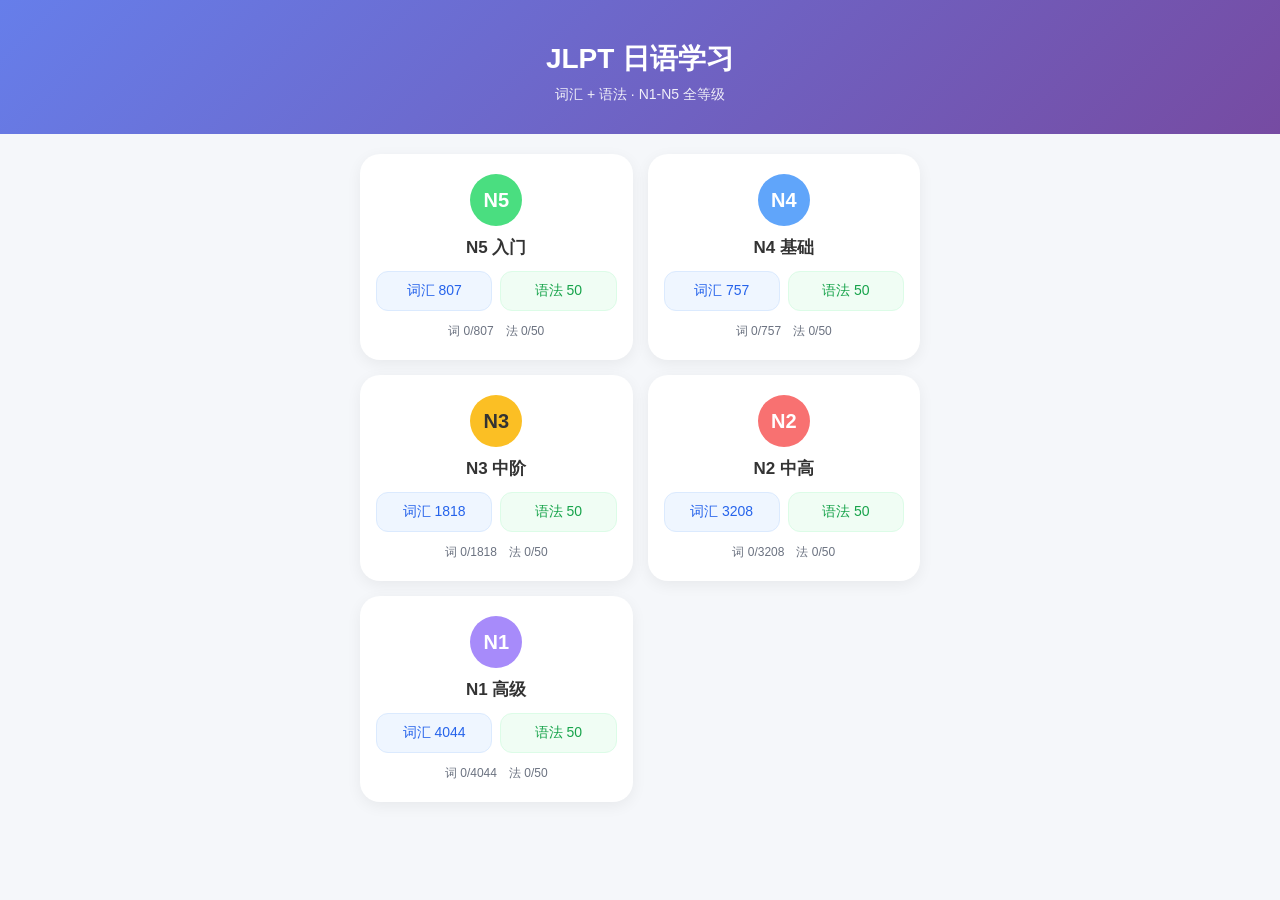
==== index.html @ 37dd30aa "feat: add grammar module for N1-N5 with card study and home navigation" ====
<!DOCTYPE html>
<html lang="zh-CN">
<head>
    <meta charset="UTF-8">
    <meta name="viewport" content="width=device-width, initial-scale=1.0, maximum-scale=1.0, user-scalable=no">
    <title>JLPT 日语学习</title>
    <style>
        * { margin: 0; padding: 0; box-sizing: border-box; -webkit-tap-highlight-color: transparent; }
        body {
            font-family: -apple-system, BlinkMacSystemFont, "Segoe UI", "Microsoft YaHei", "Hiragino Sans", sans-serif;
            background: #f5f7fa;
            color: #333;
            min-height: 100vh;
        }
        .header {
            background: linear-gradient(135deg, #667eea 0%, #764ba2 100%);
            color: white;
            padding: 40px 20px 30px;
            text-align: center;
        }
        .header h1 { font-size: 28px; margin-bottom: 8px; }
        .header p { font-size: 14px; opacity: 0.9; }
        .levels {
            display: grid;
            grid-template-columns: repeat(2, 1fr);
            gap: 15px;
            padding: 20px;
            max-width: 600px;
            margin: 0 auto;
        }
        .level-card {
            background: white;
            border-radius: 20px;
            padding: 20px 16px;
            text-align: center;
            box-shadow: 0 4px 15px rgba(0,0,0,0.06);
            color: inherit;
        }
        .level-badge {
            display: inline-block;
            width: 52px;
            height: 52px;
            line-height: 52px;
            border-radius: 50%;
            font-size: 20px;
            font-weight: bold;
            color: white;
            margin-bottom: 10px;
        }
        .level-card h3 { font-size: 17px; margin-bottom: 12px; }
        .mode-btns {
            display: grid;
            grid-template-columns: 1fr 1fr;
            gap: 8px;
        }
        .mode-btn {
            display: block;
            text-decoration: none;
            border-radius: 12px;
            padding: 10px 4px;
            font-size: 14px;
            font-weight: 500;
            background: #f3f4f6;
            color: #4b5563;
            border: 1px solid #e5e7eb;
        }
        .mode-btn:active { transform: scale(0.97); }
        .mode-btn.words { background: #eff6ff; color: #2563eb; border-color: #dbeafe; }
        .mode-btn.grammar { background: #f0fdf4; color: #16a34a; border-color: #dcfce7; }
        .progress-row {
            margin-top: 12px;
            font-size: 12px;
            color: #6b7280;
            display: flex;
            justify-content: center;
            gap: 12px;
        }
        .n5 .level-badge { background: #4ade80; }
        .n4 .level-badge { background: #60a5fa; }
        .n3 .level-badge { background: #fbbf24; color: #333; }
        .n2 .level-badge { background: #f87171; }
        .n1 .level-badge { background: #a78bfa; }
    </style>
</head>
<body>
    <div class="header">
        <h1>JLPT 日语学习</h1>
        <p>词汇 + 语法 · N1-N5 全等级</p>
    </div>
    <div class="levels" id="levels"></div>

    <script>
        const levels = [
            { id: 'N5', name: 'N5 入门', colorClass: 'n5' },
            { id: 'N4', name: 'N4 基础', colorClass: 'n4' },
            { id: 'N3', name: 'N3 中阶', colorClass: 'n3' },
            { id: 'N2', name: 'N2 中高', colorClass: 'n2' },
            { id: 'N1', name: 'N1 高级', colorClass: 'n1' }
        ];

        function getProgress(level, kind) {
            const key = kind === 'words' ? `jlpt_progress_${level}` : `jlpt_grammar_progress_${level}`;
            const known = JSON.parse(localStorage.getItem(key) || '[]');
            return known.length;
        }

        async function render() {
            const summary = await fetch('content/summary.json').then(r => r.json());
            const container = document.getElementById('levels');
            container.innerHTML = levels.map(lv => {
                const wordsTotal = summary[`${lv.id}_words`] || 0;
                const grammarTotal = summary[`${lv.id}_grammar`] || 0;
                const wordsDone = getProgress(lv.id, 'words');
                const grammarDone = getProgress(lv.id, 'grammar');
                return `
                    <div class="level-card ${lv.colorClass}">
                        <div class="level-badge">${lv.id}</div>
                        <h3>${lv.name}</h3>
                        <div class="mode-btns">
                            <a href="study.html?level=${lv.id}" class="mode-btn words">词汇 ${wordsTotal}</a>
                            <a href="grammar.html?level=${lv.id}" class="mode-btn grammar">语法 ${grammarTotal}</a>
                        </div>
                        <div class="progress-row">
                            <span>词 ${wordsDone}/${wordsTotal}</span>
                            <span>法 ${grammarDone}/${grammarTotal}</span>
                        </div>
                    </div>
                `;
            }).join('');
        }
        render();
    </script>
</body>
</html>
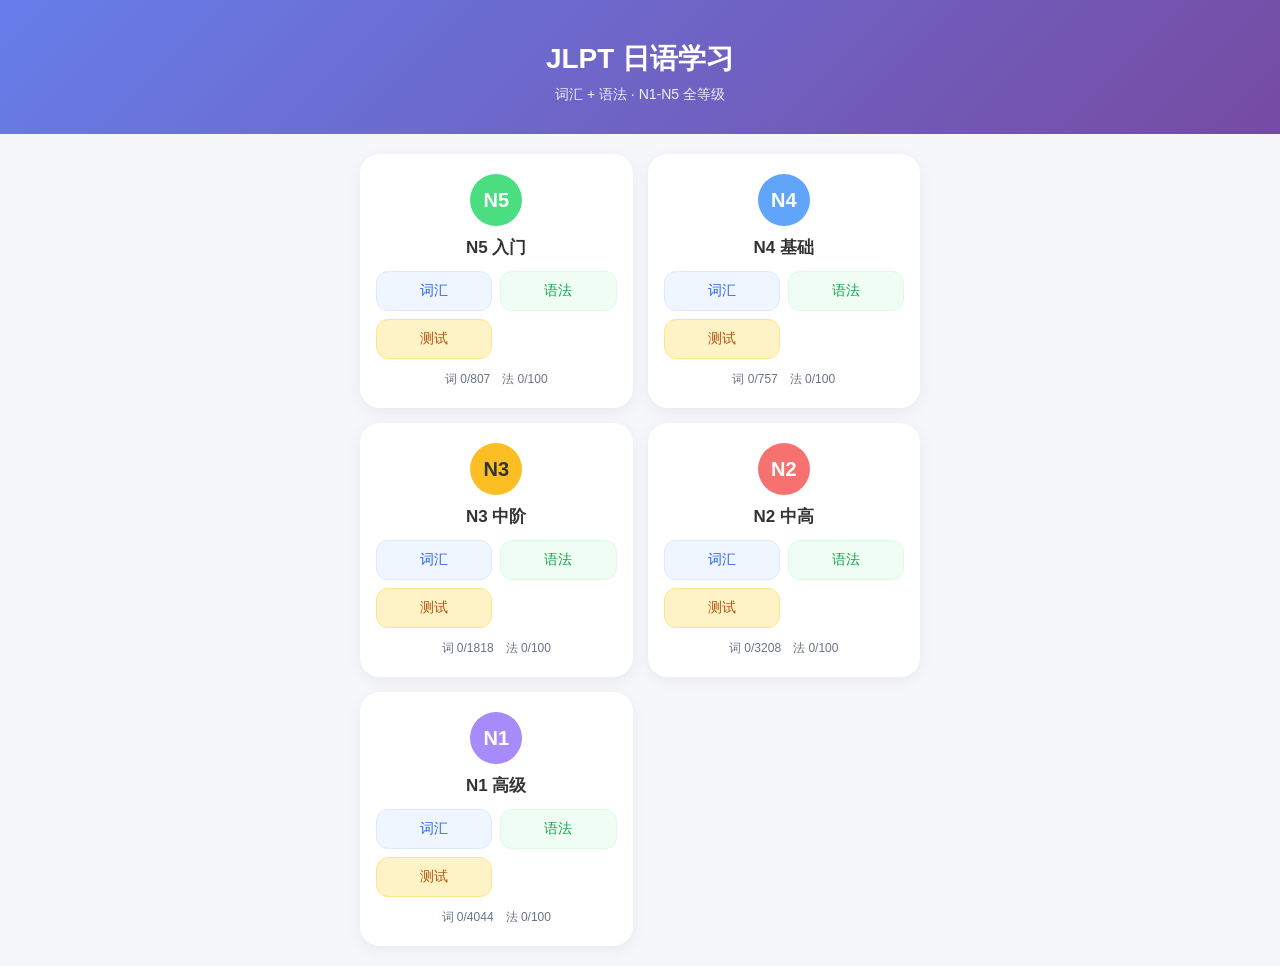
==== commit 8409abdb: "feat: add JLPT real-exam quiz mode with mistakes history for all levels" ====
--- a/index.html
+++ b/index.html
@@ -75,6 +75,7 @@
             justify-content: center;
             gap: 12px;
         }
+        .mode-btn.quiz { background: #fef3c7; color: #b45309; border-color: #fde68a; }
         .n5 .level-badge { background: #4ade80; }
         .n4 .level-badge { background: #60a5fa; }
         .n3 .level-badge { background: #fbbf24; color: #333; }
@@ -117,8 +118,9 @@
                         <div class="level-badge">${lv.id}</div>
                         <h3>${lv.name}</h3>
                         <div class="mode-btns">
-                            <a href="study.html?level=${lv.id}" class="mode-btn words">词汇 ${wordsTotal}</a>
-                            <a href="grammar.html?level=${lv.id}" class="mode-btn grammar">语法 ${grammarTotal}</a>
+                            <a href="study.html?level=${lv.id}" class="mode-btn words">词汇</a>
+                            <a href="grammar.html?level=${lv.id}" class="mode-btn grammar">语法</a>
+                            <a href="quiz.html?level=${lv.id}" class="mode-btn quiz">测试</a>
                         </div>
                         <div class="progress-row">
                             <span>词 ${wordsDone}/${wordsTotal}</span>
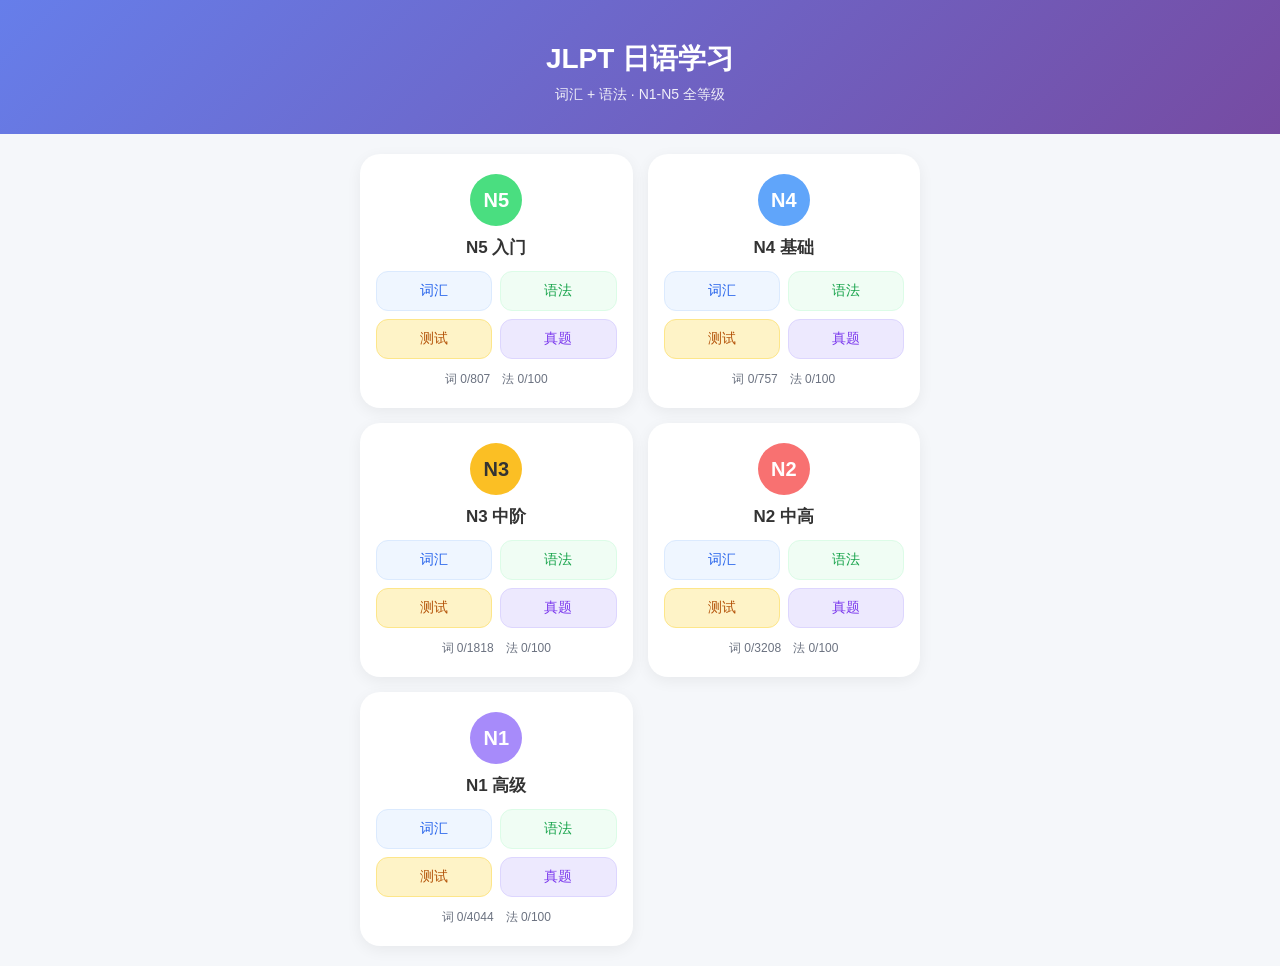
==== commit a312fcb3: "feat: add JLPT real exam import (moji + bunpou) with local storage and section stats" ====
--- a/index.html
+++ b/index.html
@@ -76,6 +76,7 @@
             gap: 12px;
         }
         .mode-btn.quiz { background: #fef3c7; color: #b45309; border-color: #fde68a; }
+        .mode-btn.exam { background: #ede9fe; color: #7c3aed; border-color: #ddd6fe; }
         .n5 .level-badge { background: #4ade80; }
         .n4 .level-badge { background: #60a5fa; }
         .n3 .level-badge { background: #fbbf24; color: #333; }
@@ -121,6 +122,7 @@
                             <a href="study.html?level=${lv.id}" class="mode-btn words">词汇</a>
                             <a href="grammar.html?level=${lv.id}" class="mode-btn grammar">语法</a>
                             <a href="quiz.html?level=${lv.id}" class="mode-btn quiz">测试</a>
+                            <a href="exam.html" class="mode-btn exam">真题</a>
                         </div>
                         <div class="progress-row">
                             <span>词 ${wordsDone}/${wordsTotal}</span>
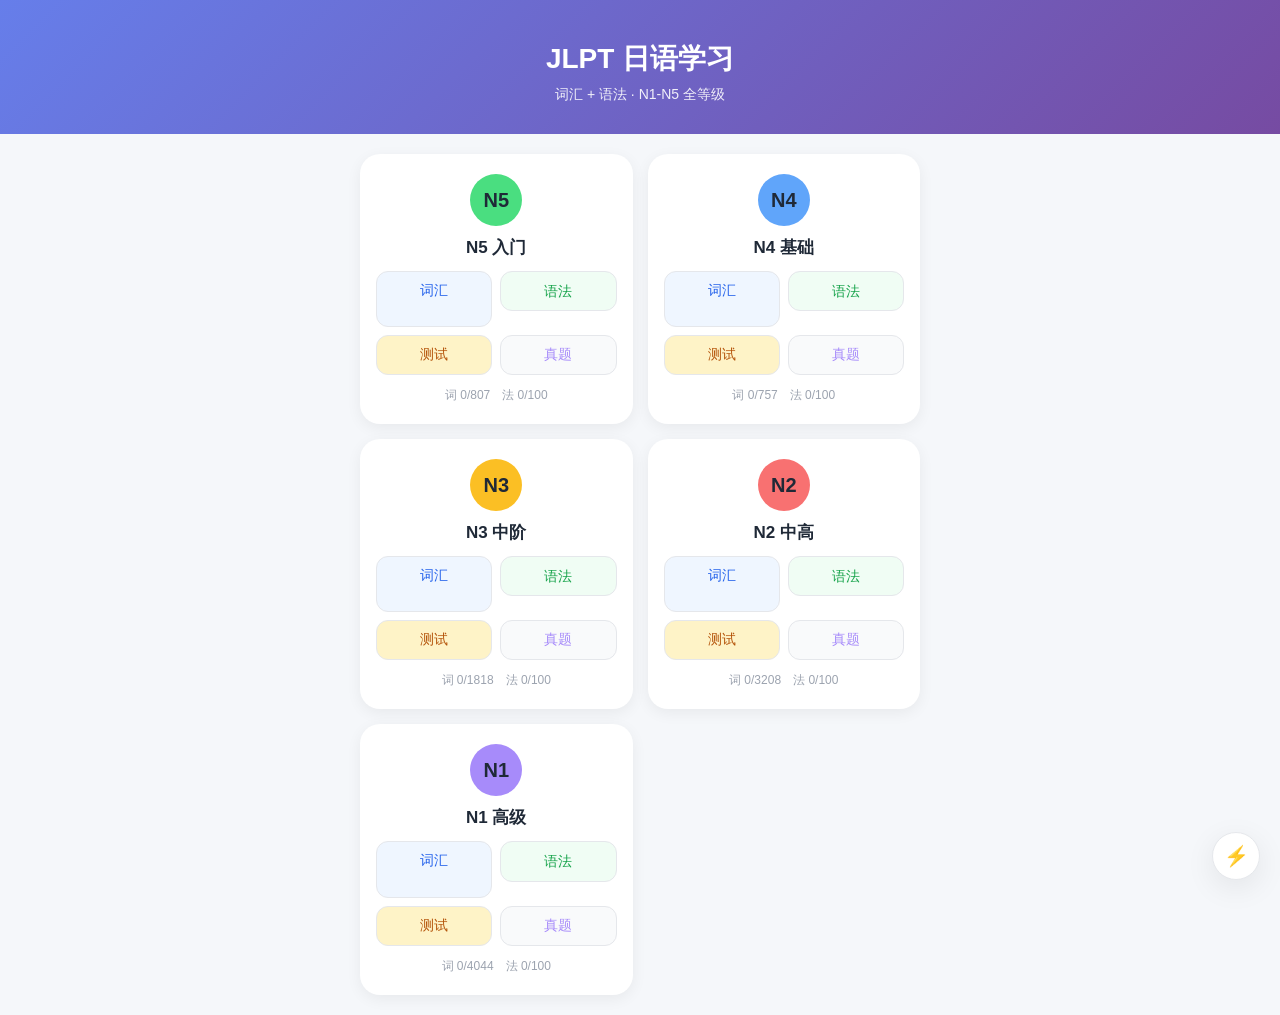
==== commit 6a24bc54: "feat: extract common theme CSS/JS; add dark/light/auto mode toggle across all pages" ====
--- a/index.html
+++ b/index.html
@@ -4,84 +4,9 @@
     <meta charset="UTF-8">
     <meta name="viewport" content="width=device-width, initial-scale=1.0, maximum-scale=1.0, user-scalable=no">
     <title>JLPT 日语学习</title>
+    <link rel="stylesheet" href="css/common.css">
     <style>
-        * { margin: 0; padding: 0; box-sizing: border-box; -webkit-tap-highlight-color: transparent; }
-        body {
-            font-family: -apple-system, BlinkMacSystemFont, "Segoe UI", "Microsoft YaHei", "Hiragino Sans", sans-serif;
-            background: #f5f7fa;
-            color: #333;
-            min-height: 100vh;
-        }
-        .header {
-            background: linear-gradient(135deg, #667eea 0%, #764ba2 100%);
-            color: white;
-            padding: 40px 20px 30px;
-            text-align: center;
-        }
-        .header h1 { font-size: 28px; margin-bottom: 8px; }
-        .header p { font-size: 14px; opacity: 0.9; }
-        .levels {
-            display: grid;
-            grid-template-columns: repeat(2, 1fr);
-            gap: 15px;
-            padding: 20px;
-            max-width: 600px;
-            margin: 0 auto;
-        }
-        .level-card {
-            background: white;
-            border-radius: 20px;
-            padding: 20px 16px;
-            text-align: center;
-            box-shadow: 0 4px 15px rgba(0,0,0,0.06);
-            color: inherit;
-        }
-        .level-badge {
-            display: inline-block;
-            width: 52px;
-            height: 52px;
-            line-height: 52px;
-            border-radius: 50%;
-            font-size: 20px;
-            font-weight: bold;
-            color: white;
-            margin-bottom: 10px;
-        }
-        .level-card h3 { font-size: 17px; margin-bottom: 12px; }
-        .mode-btns {
-            display: grid;
-            grid-template-columns: 1fr 1fr;
-            gap: 8px;
-        }
-        .mode-btn {
-            display: block;
-            text-decoration: none;
-            border-radius: 12px;
-            padding: 10px 4px;
-            font-size: 14px;
-            font-weight: 500;
-            background: #f3f4f6;
-            color: #4b5563;
-            border: 1px solid #e5e7eb;
-        }
-        .mode-btn:active { transform: scale(0.97); }
-        .mode-btn.words { background: #eff6ff; color: #2563eb; border-color: #dbeafe; }
-        .mode-btn.grammar { background: #f0fdf4; color: #16a34a; border-color: #dcfce7; }
-        .progress-row {
-            margin-top: 12px;
-            font-size: 12px;
-            color: #6b7280;
-            display: flex;
-            justify-content: center;
-            gap: 12px;
-        }
-        .mode-btn.quiz { background: #fef3c7; color: #b45309; border-color: #fde68a; }
-        .mode-btn.exam { background: #ede9fe; color: #7c3aed; border-color: #ddd6fe; }
-        .n5 .level-badge { background: #4ade80; }
-        .n4 .level-badge { background: #60a5fa; }
-        .n3 .level-badge { background: #fbbf24; color: #333; }
-        .n2 .level-badge { background: #f87171; }
-        .n1 .level-badge { background: #a78bfa; }
+        .header { padding: 40px 20px 30px; }
     </style>
 </head>
 <body>
@@ -91,6 +16,7 @@
     </div>
     <div class="levels" id="levels"></div>
 
+    <script src="js/common.js"></script>
     <script>
         const levels = [
             { id: 'N5', name: 'N5 入门', colorClass: 'n5' },
--- a/css/common.css
+++ b/css/common.css
@@ -0,0 +1,1598 @@
+/* JLPT 学习应用 — 公共样式与主题变量 */
+:root {
+  /* 白天主题（默认） */
+  --bg: #f5f7fa;
+  --bg-secondary: #eef2f7;
+  --surface: #ffffff;
+  --surface-2: #f9fafb;
+  --surface-3: #f3f4f6;
+  --text: #1f2937;
+  --text-secondary: #6b7280;
+  --text-muted: #9ca3af;
+  --border: #e5e7eb;
+  --shadow: 0 4px 15px rgba(0, 0, 0, 0.06);
+  --shadow-lg: 0 8px 30px rgba(0, 0, 0, 0.08);
+  --primary: #667eea;
+  --primary-dark: #5a67d8;
+  --primary-grad: linear-gradient(135deg, #667eea 0%, #764ba2 100%);
+  --primary-soft: #eff6ff;
+  --primary-text: #2563eb;
+  --success: #22c55e;
+  --success-soft: #f0fdf4;
+  --success-text: #15803d;
+  --warning: #f59e0b;
+  --warning-soft: #fef3c7;
+  --warning-text: #b45309;
+  --danger: #ef4444;
+  --danger-soft: #fef2f2;
+  --danger-text: #b91c1c;
+  --info: #10b981;
+  --info-soft: #f0fdf4;
+  --info-text: #16a34a;
+  --accent-1: #667eea;
+  --accent-2: #10b981;
+  --accent-3: #f59e0b;
+  --accent-4: #ef4444;
+  --accent-5: #a78bfa;
+  --ring: rgba(102, 126, 234, 0.25);
+  --link: #667eea;
+  --overlay: rgba(0, 0, 0, 0.45);
+}
+
+@media (prefers-color-scheme: dark) {
+  :root:not([data-theme="light"]) {
+    --bg: #0b1120;
+    --bg-secondary: #0f172a;
+    --surface: #1e293b;
+    --surface-2: #172033;
+    --surface-3: #243248;
+    --text: #e2e8f0;
+    --text-secondary: #94a3b8;
+    --text-muted: #64748b;
+    --border: #334155;
+    --shadow: 0 4px 15px rgba(0, 0, 0, 0.35);
+    --shadow-lg: 0 8px 30px rgba(0, 0, 0, 0.45);
+    --primary: #818cf8;
+    --primary-dark: #6366f1;
+    --primary-grad: linear-gradient(135deg, #818cf8 0%, #a78bfa 100%);
+    --primary-soft: #1e293b;
+    --primary-text: #93c5fd;
+    --success: #4ade80;
+    --success-soft: #064e3b;
+    --success-text: #86efac;
+    --warning: #fbbf24;
+    --warning-soft: #451a03;
+    --warning-text: #fde047;
+    --danger: #f87171;
+    --danger-soft: #450a0a;
+    --danger-text: #fecaca;
+    --info: #34d399;
+    --info-soft: #064e3b;
+    --info-text: #6ee7b7;
+    --accent-1: #818cf8;
+    --accent-2: #34d399;
+    --accent-3: #fbbf24;
+    --accent-4: #f87171;
+    --accent-5: #c4b5fd;
+    --ring: rgba(129, 140, 248, 0.35);
+    --link: #93c5fd;
+    --overlay: rgba(0, 0, 0, 0.65);
+  }
+}
+
+/* 手动深色主题覆盖 */
+:root[data-theme="dark"] {
+  --bg: #0b1120;
+  --bg-secondary: #0f172a;
+  --surface: #1e293b;
+  --surface-2: #172033;
+  --surface-3: #243248;
+  --text: #e2e8f0;
+  --text-secondary: #94a3b8;
+  --text-muted: #64748b;
+  --border: #334155;
+  --shadow: 0 4px 15px rgba(0, 0, 0, 0.35);
+  --shadow-lg: 0 8px 30px rgba(0, 0, 0, 0.45);
+  --primary: #818cf8;
+  --primary-dark: #6366f1;
+  --primary-grad: linear-gradient(135deg, #818cf8 0%, #a78bfa 100%);
+  --primary-soft: #1e293b;
+  --primary-text: #93c5fd;
+  --success: #4ade80;
+  --success-soft: #064e3b;
+  --success-text: #86efac;
+  --warning: #fbbf24;
+  --warning-soft: #451a03;
+  --warning-text: #fde047;
+  --danger: #f87171;
+  --danger-soft: #450a0a;
+  --danger-text: #fecaca;
+  --info: #34d399;
+  --info-soft: #064e3b;
+  --info-text: #6ee7b7;
+  --accent-1: #818cf8;
+  --accent-2: #34d399;
+  --accent-3: #fbbf24;
+  --accent-4: #f87171;
+  --accent-5: #c4b5fd;
+  --ring: rgba(129, 140, 248, 0.35);
+  --link: #93c5fd;
+  --overlay: rgba(0, 0, 0, 0.65);
+}
+
+* {
+  margin: 0;
+  padding: 0;
+  box-sizing: border-box;
+  -webkit-tap-highlight-color: transparent;
+}
+
+html, body {
+  font-family: -apple-system, BlinkMacSystemFont, "Segoe UI", "Microsoft YaHei", "Hiragino Sans", sans-serif;
+  background: var(--bg);
+  color: var(--text);
+  min-height: 100vh;
+  overflow-x: hidden;
+  transition: background-color 0.25s ease, color 0.25s ease;
+}
+
+body {
+  -webkit-font-smoothing: antialiased;
+  -moz-osx-font-smoothing: grayscale;
+}
+
+a {
+  color: var(--link);
+  text-decoration: none;
+}
+
+/* 主题切换按钮 */
+.theme-toggle {
+  position: fixed;
+  bottom: 20px;
+  right: 20px;
+  z-index: 100;
+  width: 48px;
+  height: 48px;
+  border-radius: 50%;
+  border: none;
+  background: var(--surface);
+  color: var(--text);
+  box-shadow: var(--shadow-lg);
+  font-size: 20px;
+  display: flex;
+  align-items: center;
+  justify-content: center;
+  cursor: pointer;
+  transition: transform 0.2s, box-shadow 0.2s, background-color 0.25s, color 0.25s;
+  backdrop-filter: blur(8px);
+  -webkit-backdrop-filter: blur(8px);
+  border: 1px solid var(--border);
+}
+
+.theme-toggle:active {
+  transform: scale(0.92);
+}
+
+/* Header */
+.header {
+  background: var(--primary-grad);
+  color: white;
+  padding: 40px 20px 30px;
+  text-align: center;
+  transition: background 0.25s ease;
+}
+
+.header h1 {
+  font-size: 28px;
+  margin-bottom: 8px;
+}
+
+.header p {
+  font-size: 14px;
+  opacity: 0.9;
+}
+
+/* Topbar */
+.topbar {
+  display: flex;
+  align-items: center;
+  justify-content: space-between;
+  padding: 15px 20px;
+  background: var(--surface);
+  box-shadow: var(--shadow);
+  position: sticky;
+  top: 0;
+  z-index: 10;
+  transition: background-color 0.25s ease, box-shadow 0.25s ease;
+}
+
+.back {
+  text-decoration: none;
+  color: var(--link);
+  font-size: 15px;
+  transition: color 0.25s ease;
+}
+
+.level-title {
+  font-size: 18px;
+  font-weight: bold;
+  color: var(--text);
+  transition: color 0.25s ease;
+}
+
+.progress-info {
+  font-size: 13px;
+  color: var(--text-secondary);
+  transition: color 0.25s ease;
+}
+
+/* Stage */
+.stage {
+  padding: 20px;
+  max-width: 600px;
+  margin: 0 auto;
+}
+
+/* Panel / Card */
+.panel {
+  background: var(--surface);
+  border-radius: 24px;
+  padding: 25px;
+  box-shadow: var(--shadow-lg);
+  transition: background-color 0.25s ease, box-shadow 0.25s ease;
+}
+
+.panel h2 {
+  font-size: 22px;
+  margin-bottom: 8px;
+  color: var(--text);
+  transition: color 0.25s ease;
+}
+
+.panel .sub {
+  font-size: 14px;
+  color: var(--text-secondary);
+  margin-bottom: 22px;
+  transition: color 0.25s ease;
+}
+
+/* Form controls */
+.form-row {
+  margin-bottom: 20px;
+}
+
+.form-label {
+  font-size: 14px;
+  color: var(--text-secondary);
+  margin-bottom: 10px;
+  display: block;
+  font-weight: 500;
+  transition: color 0.25s ease;
+}
+
+.option-group {
+  display: flex;
+  flex-wrap: wrap;
+  gap: 10px;
+}
+
+.option-chip {
+  flex: 1;
+  min-width: 70px;
+  text-align: center;
+  padding: 12px;
+  border-radius: 14px;
+  border: 1px solid var(--border);
+  background: var(--surface-2);
+  color: var(--text-secondary);
+  font-size: 14px;
+  cursor: pointer;
+  transition: all 0.15s, background-color 0.25s, color 0.25s, border-color 0.25s;
+}
+
+.option-chip.active {
+  background: var(--primary);
+  color: white;
+  border-color: var(--primary);
+  box-shadow: 0 4px 12px var(--ring);
+}
+
+.switch-row {
+  display: flex;
+  align-items: center;
+  justify-content: space-between;
+  padding: 14px 16px;
+  background: var(--surface-2);
+  border-radius: 14px;
+  cursor: pointer;
+  transition: background-color 0.25s ease;
+}
+
+.switch-row span {
+  font-size: 14px;
+  color: var(--text);
+  transition: color 0.25s ease;
+}
+
+.switch {
+  position: relative;
+  width: 46px;
+  height: 26px;
+  background: var(--text-muted);
+  border-radius: 13px;
+  transition: background 0.2s;
+  flex-shrink: 0;
+}
+
+.switch::after {
+  content: '';
+  position: absolute;
+  top: 3px;
+  left: 3px;
+  width: 20px;
+  height: 20px;
+  background: white;
+  border-radius: 50%;
+  transition: transform 0.2s;
+  box-shadow: 0 1px 3px rgba(0, 0, 0, 0.15);
+}
+
+.switch.active {
+  background: var(--primary);
+}
+
+.switch.active::after {
+  transform: translateX(20px);
+}
+
+/* Buttons */
+.start-btn,
+.btn-primary {
+  width: 100%;
+  padding: 16px;
+  border: none;
+  border-radius: 16px;
+  background: var(--primary-grad);
+  color: white;
+  font-size: 16px;
+  font-weight: bold;
+  cursor: pointer;
+  margin-top: 10px;
+  box-shadow: 0 6px 18px var(--ring);
+  transition: opacity 0.2s, box-shadow 0.2s, background 0.25s;
+}
+
+.start-btn:disabled,
+.btn-primary:disabled {
+  opacity: 0.5;
+  cursor: not-allowed;
+}
+
+.btn-secondary {
+  background: var(--surface-3);
+  color: var(--text);
+  border: 1px solid var(--border);
+  transition: background-color 0.25s, color 0.25s, border-color 0.25s;
+}
+
+/* Question card */
+.question-card {
+  background: var(--surface);
+  border-radius: 24px;
+  padding: 30px 22px;
+  text-align: center;
+  box-shadow: var(--shadow-lg);
+  margin-bottom: 18px;
+  position: relative;
+  transition: background-color 0.25s ease, box-shadow 0.25s ease;
+}
+
+.bookmark-btn {
+  position: absolute;
+  top: 16px;
+  right: 16px;
+  width: 38px;
+  height: 38px;
+  border-radius: 50%;
+  border: 1px solid var(--border);
+  background: var(--surface);
+  display: flex;
+  align-items: center;
+  justify-content: center;
+  cursor: pointer;
+  font-size: 18px;
+  color: var(--text);
+  transition: all 0.2s, background-color 0.25s, border-color 0.25s, color 0.25s;
+}
+
+.bookmark-btn.active {
+  background: var(--warning-soft);
+  border-color: var(--warning);
+  color: var(--warning);
+}
+
+.q-type {
+  font-size: 12px;
+  color: var(--text-muted);
+  margin-bottom: 10px;
+  transition: color 0.25s ease;
+}
+
+.q-main {
+  font-size: 22px;
+  font-weight: bold;
+  line-height: 1.6;
+  margin-bottom: 10px;
+  word-break: break-word;
+  color: var(--text);
+  transition: color 0.25s ease;
+}
+
+.q-sub {
+  font-size: 14px;
+  color: var(--primary-text);
+  transition: color 0.25s ease;
+}
+
+/* Choices */
+.choices {
+  display: flex;
+  flex-direction: column;
+  gap: 10px;
+}
+
+.choice {
+  background: var(--surface);
+  border: 1px solid var(--border);
+  border-radius: 16px;
+  padding: 16px 18px;
+  font-size: 15px;
+  text-align: left;
+  cursor: pointer;
+  transition: all 0.12s, background-color 0.25s, border-color 0.25s, color 0.25s;
+  display: flex;
+  align-items: center;
+  gap: 12px;
+  color: var(--text);
+}
+
+.choice:active {
+  transform: scale(0.98);
+}
+
+.choice .badge {
+  flex-shrink: 0;
+  width: 26px;
+  height: 26px;
+  line-height: 26px;
+  border-radius: 50%;
+  background: var(--surface-3);
+  color: var(--text-secondary);
+  font-size: 12px;
+  text-align: center;
+  font-weight: bold;
+  transition: background-color 0.25s, color 0.25s;
+}
+
+.choice.correct {
+  border-color: var(--success);
+  background: var(--success-soft);
+  color: var(--success-text);
+}
+
+.choice.correct .badge {
+  background: var(--success);
+  color: white;
+}
+
+.choice.wrong {
+  border-color: var(--danger);
+  background: var(--danger-soft);
+  color: var(--danger-text);
+}
+
+.choice.wrong .badge {
+  background: var(--danger);
+  color: white;
+}
+
+.choice.disabled {
+  pointer-events: none;
+}
+
+/* Feedback */
+.feedback {
+  background: var(--surface);
+  border-radius: 18px;
+  padding: 18px;
+  margin-top: 12px;
+  box-shadow: var(--shadow);
+  font-size: 14px;
+  transition: background-color 0.25s ease, box-shadow 0.25s ease;
+}
+
+.feedback.correct {
+  border-left: 5px solid var(--success);
+}
+
+.feedback.wrong {
+  border-left: 5px solid var(--danger);
+}
+
+.feedback-title {
+  font-weight: bold;
+  margin-bottom: 6px;
+}
+
+.feedback.correct .feedback-title {
+  color: var(--success-text);
+}
+
+.feedback.wrong .feedback-title {
+  color: var(--danger-text);
+}
+
+.feedback-detail {
+  color: var(--text-secondary);
+  line-height: 1.6;
+  transition: color 0.25s ease;
+}
+
+/* Progress */
+.progress-track {
+  height: 6px;
+  background: var(--surface-3);
+  border-radius: 3px;
+  margin-bottom: 20px;
+  overflow: hidden;
+  transition: background-color 0.25s ease;
+}
+
+.progress-fill {
+  height: 100%;
+  background: var(--primary-grad);
+  border-radius: 3px;
+  transition: width 0.3s ease, background 0.25s ease;
+}
+
+.quiz-top {
+  display: flex;
+  align-items: center;
+  justify-content: space-between;
+  margin-bottom: 12px;
+  font-size: 13px;
+  color: var(--text-muted);
+  transition: color 0.25s ease;
+}
+
+/* Result score */
+.result-score {
+  text-align: center;
+  padding: 30px 0;
+}
+
+.score-ring {
+  width: 140px;
+  height: 140px;
+  border-radius: 50%;
+  margin: 0 auto 18px;
+  display: flex;
+  flex-direction: column;
+  align-items: center;
+  justify-content: center;
+  background: conic-gradient(var(--primary) var(--score-deg), var(--surface-3) 0);
+  position: relative;
+  transition: background 0.25s ease;
+}
+
+.score-ring::before {
+  content: '';
+  position: absolute;
+  width: 116px;
+  height: 116px;
+  border-radius: 50%;
+  background: var(--surface);
+  transition: background-color 0.25s ease;
+}
+
+.score-text {
+  position: relative;
+  font-size: 36px;
+  font-weight: bold;
+  color: var(--text);
+  transition: color 0.25s ease;
+}
+
+.score-label {
+  position: relative;
+  font-size: 12px;
+  color: var(--text-muted);
+  transition: color 0.25s ease;
+}
+
+.result-title {
+  font-size: 20px;
+  font-weight: bold;
+  margin-bottom: 6px;
+  color: var(--text);
+  transition: color 0.25s ease;
+}
+
+.result-desc {
+  font-size: 14px;
+  color: var(--text-secondary);
+  transition: color 0.25s ease;
+}
+
+.stat-row {
+  display: flex;
+  justify-content: center;
+  gap: 24px;
+  margin: 22px 0;
+}
+
+.stat {
+  text-align: center;
+}
+
+.stat .num {
+  font-size: 22px;
+  font-weight: bold;
+  color: var(--text);
+  transition: color 0.25s ease;
+}
+
+.stat .label {
+  font-size: 12px;
+  color: var(--text-muted);
+  transition: color 0.25s ease;
+}
+
+.section-stat {
+  margin-top: 20px;
+}
+
+.section-stat h3 {
+  font-size: 15px;
+  margin-bottom: 12px;
+  color: var(--text);
+  transition: color 0.25s ease;
+}
+
+.section-bar {
+  display: flex;
+  align-items: center;
+  margin-bottom: 10px;
+  font-size: 13px;
+}
+
+.section-bar .name {
+  width: 90px;
+  color: var(--text-secondary);
+  transition: color 0.25s ease;
+}
+
+.section-bar .track {
+  flex: 1;
+  height: 8px;
+  background: var(--surface-3);
+  border-radius: 4px;
+  overflow: hidden;
+  transition: background-color 0.25s ease;
+}
+
+.section-bar .fill {
+  height: 100%;
+  background: var(--primary);
+  border-radius: 4px;
+  transition: width 0.3s, background-color 0.25s ease;
+}
+
+.section-bar .pct {
+  width: 40px;
+  text-align: right;
+  color: var(--text-muted);
+  transition: color 0.25s ease;
+}
+
+.weak-point {
+  background: var(--danger-soft);
+  border-left: 4px solid var(--danger);
+  padding: 12px 16px;
+  border-radius: 12px;
+  margin-top: 16px;
+  transition: background-color 0.25s ease;
+}
+
+.weak-point h4 {
+  font-size: 14px;
+  color: var(--danger-text);
+  margin-bottom: 8px;
+  transition: color 0.25s ease;
+}
+
+.weak-point ul {
+  font-size: 13px;
+  color: var(--text-secondary);
+  padding-left: 18px;
+  transition: color 0.25s ease;
+}
+
+.weak-point li {
+  margin-bottom: 4px;
+}
+
+.btn-row {
+  display: flex;
+  gap: 12px;
+  margin-top: 22px;
+  flex-wrap: wrap;
+}
+
+.btn-row button,
+.btn-row a {
+  flex: 1;
+  min-width: 120px;
+}
+
+.msg {
+  text-align: center;
+  padding: 40px;
+  color: var(--text-muted);
+  transition: color 0.25s ease;
+}
+
+.hidden {
+  display: none !important;
+}
+
+/* Tabs */
+.tab-row {
+  display: flex;
+  gap: 8px;
+  margin-bottom: 22px;
+}
+
+.tab {
+  flex: 1;
+  padding: 12px;
+  text-align: center;
+  border-radius: 14px;
+  background: var(--surface-3);
+  color: var(--text-secondary);
+  font-size: 14px;
+  font-weight: 500;
+  cursor: pointer;
+  border: 1px solid transparent;
+  transition: all 0.15s, background-color 0.25s, color 0.25s;
+}
+
+.tab.active {
+  background: var(--primary);
+  color: white;
+  box-shadow: 0 4px 12px var(--ring);
+}
+
+/* Upload zone */
+.upload-zone {
+  border: 2px dashed var(--border);
+  border-radius: 18px;
+  padding: 30px 20px;
+  text-align: center;
+  cursor: pointer;
+  transition: all 0.2s, border-color 0.25s, background-color 0.25s;
+  background: var(--surface-2);
+}
+
+.upload-zone:hover {
+  border-color: var(--primary);
+  background: var(--primary-soft);
+}
+
+.upload-zone .icon {
+  font-size: 40px;
+  margin-bottom: 10px;
+}
+
+.upload-zone .hint {
+  font-size: 14px;
+  color: var(--text-secondary);
+  transition: color 0.25s ease;
+}
+
+.upload-zone input {
+  display: none;
+}
+
+.json-sample {
+  background: var(--surface-2);
+  border-radius: 14px;
+  padding: 14px;
+  font-size: 12px;
+  color: var(--text-secondary);
+  overflow-x: auto;
+  margin-top: 18px;
+  line-height: 1.6;
+  transition: background-color 0.25s, color 0.25s;
+}
+
+/* Exam / Dashboard cards */
+.exam-list {
+  margin-top: 10px;
+}
+
+.exam-item {
+  background: var(--surface);
+  border-radius: 18px;
+  padding: 18px;
+  margin-bottom: 12px;
+  box-shadow: var(--shadow);
+  transition: background-color 0.25s ease, box-shadow 0.25s ease;
+}
+
+.exam-item .title {
+  font-size: 16px;
+  font-weight: bold;
+  color: var(--text);
+  transition: color 0.25s ease;
+}
+
+.exam-item .meta {
+  font-size: 12px;
+  color: var(--text-muted);
+  margin: 6px 0;
+  transition: color 0.25s ease;
+}
+
+.exam-item .tags {
+  display: flex;
+  gap: 6px;
+  flex-wrap: wrap;
+}
+
+.tag {
+  font-size: 11px;
+  padding: 4px 10px;
+  border-radius: 20px;
+  background: var(--surface-3);
+  color: var(--text-secondary);
+  transition: background-color 0.25s, color 0.25s;
+}
+
+.tag.moji {
+  background: var(--primary-soft);
+  color: var(--primary-text);
+}
+
+.tag.bunpou {
+  background: var(--info-soft);
+  color: var(--info-text);
+}
+
+.tag.wrong {
+  background: var(--danger-soft);
+  color: var(--danger-text);
+}
+
+.exam-actions {
+  display: flex;
+  gap: 10px;
+  margin-top: 14px;
+}
+
+.exam-actions button {
+  flex: 1;
+}
+
+.empty-tip {
+  text-align: center;
+  padding: 40px;
+  color: var(--text-muted);
+  font-size: 14px;
+  transition: color 0.25s ease;
+}
+
+.dashboard-row {
+  display: grid;
+  grid-template-columns: repeat(3, 1fr);
+  gap: 10px;
+  margin-bottom: 16px;
+}
+
+.dash-card {
+  background: var(--surface);
+  border-radius: 16px;
+  padding: 14px 10px;
+  text-align: center;
+  box-shadow: var(--shadow);
+  transition: background-color 0.25s ease, box-shadow 0.25s ease;
+}
+
+.dash-card .num {
+  font-size: 22px;
+  font-weight: bold;
+  color: var(--primary-text);
+  transition: color 0.25s ease;
+}
+
+.dash-card .label {
+  font-size: 12px;
+  color: var(--text-muted);
+  margin-top: 4px;
+  transition: color 0.25s ease;
+}
+
+.dash-card .link {
+  text-decoration: none;
+  display: block;
+}
+
+/* History / Review */
+.history-list {
+  margin-top: 16px;
+}
+
+.history-item {
+  background: var(--surface);
+  border-radius: 16px;
+  padding: 14px;
+  margin-bottom: 10px;
+  box-shadow: var(--shadow);
+  display: flex;
+  justify-content: space-between;
+  align-items: center;
+  transition: background-color 0.25s ease, box-shadow 0.25s ease;
+}
+
+.history-item .title {
+  font-size: 14px;
+  font-weight: bold;
+  color: var(--text);
+  transition: color 0.25s ease;
+}
+
+.history-item .meta {
+  font-size: 12px;
+  color: var(--text-muted);
+  margin-top: 4px;
+  transition: color 0.25s ease;
+}
+
+.history-item .pct {
+  font-size: 18px;
+  font-weight: bold;
+  color: var(--primary-text);
+  transition: color 0.25s ease;
+}
+
+.review-list {
+  margin-top: 18px;
+}
+
+.review-item {
+  background: var(--surface);
+  border-radius: 18px;
+  padding: 18px;
+  margin-bottom: 14px;
+  box-shadow: var(--shadow);
+  text-align: left;
+  transition: background-color 0.25s ease, box-shadow 0.25s ease;
+}
+
+.review-item .rev-q {
+  font-size: 15px;
+  font-weight: bold;
+  color: var(--text);
+  margin-bottom: 10px;
+  transition: color 0.25s ease;
+}
+
+.review-item .rev-ans {
+  font-size: 13px;
+  color: var(--text-secondary);
+  margin-bottom: 6px;
+  transition: color 0.25s ease;
+}
+
+.review-item .rev-ans .right {
+  color: var(--success-text);
+  font-weight: bold;
+}
+
+.review-item .rev-ans .wrong {
+  color: var(--danger-text);
+  font-weight: bold;
+}
+
+.review-item .rev-exp {
+  font-size: 13px;
+  color: var(--text-secondary);
+  line-height: 1.6;
+  background: var(--surface-2);
+  border-radius: 12px;
+  padding: 12px;
+  transition: background-color 0.25s, color 0.25s;
+}
+
+.review-filter {
+  display: flex;
+  gap: 10px;
+  margin-bottom: 14px;
+}
+
+.review-filter button {
+  flex: 1;
+  padding: 10px;
+  border-radius: 12px;
+  border: none;
+  background: var(--surface-3);
+  color: var(--text-secondary);
+  font-size: 13px;
+  cursor: pointer;
+  transition: background-color 0.25s, color 0.25s;
+}
+
+.review-filter button.active {
+  background: var(--primary);
+  color: white;
+}
+
+.review-header {
+  display: flex;
+  justify-content: space-between;
+  align-items: center;
+  margin-bottom: 8px;
+}
+
+/* Study card stack */
+.card-stack {
+  position: relative;
+  min-height: 420px;
+  margin-bottom: 20px;
+}
+
+.card {
+  background: var(--surface);
+  border-radius: 24px;
+  padding: 35px 25px;
+  text-align: center;
+  box-shadow: var(--shadow-lg);
+  min-height: 420px;
+  display: flex;
+  flex-direction: column;
+  justify-content: center;
+  cursor: pointer;
+  transition: transform 0.25s ease, opacity 0.25s ease, background-color 0.25s, box-shadow 0.25s;
+  user-select: none;
+  position: relative;
+  width: 100%;
+}
+
+.card.next {
+  position: absolute;
+  top: 0;
+  left: 0;
+  transform: scale(0.92);
+  opacity: 0.4;
+  z-index: 0;
+  pointer-events: none;
+}
+
+.card.current {
+  z-index: 1;
+}
+
+.card.sliding-left {
+  transform: translateX(-120%) rotate(-8deg);
+  opacity: 0;
+}
+
+.card.sliding-right {
+  transform: translateX(120%) rotate(8deg);
+  opacity: 0;
+}
+
+.card:active {
+  transform: scale(0.98);
+}
+
+.card.next:active {
+  transform: scale(0.92);
+}
+
+.word {
+  font-size: 52px;
+  font-weight: bold;
+  margin-bottom: 12px;
+  color: var(--text);
+  transition: color 0.25s ease;
+}
+
+.grammar {
+  font-size: 38px;
+  font-weight: bold;
+  margin-bottom: 16px;
+  line-height: 1.3;
+  color: var(--text);
+  transition: color 0.25s ease;
+}
+
+.reading {
+  font-size: 26px;
+  color: var(--primary-text);
+  margin-bottom: 10px;
+  transition: color 0.25s ease;
+}
+
+.meaning {
+  font-size: 22px;
+  color: var(--text);
+  margin-bottom: 25px;
+  line-height: 1.5;
+  transition: color 0.25s ease;
+}
+
+.accent {
+  font-size: 14px;
+  color: var(--text-muted);
+  margin-bottom: 15px;
+  transition: color 0.25s ease;
+}
+
+.hint {
+  font-size: 14px;
+  color: var(--text-muted);
+  margin-top: 20px;
+  transition: color 0.25s ease;
+}
+
+.back-face {
+  display: none;
+}
+
+.card.flipped .front-face {
+  display: none;
+}
+
+.card.flipped .back-face {
+  display: block;
+}
+
+.pattern,
+.compare {
+  font-size: 15px;
+  color: var(--text-secondary);
+  background: var(--warning-soft);
+  border-radius: 10px;
+  padding: 10px 14px;
+  margin: 0 auto 12px;
+  max-width: 90%;
+  text-align: left;
+  line-height: 1.5;
+  transition: background-color 0.25s, color 0.25s;
+}
+
+.compare {
+  background: var(--info-soft);
+}
+
+.pattern .label {
+  font-weight: bold;
+  color: var(--warning-text);
+}
+
+.compare .label {
+  font-weight: bold;
+  color: var(--info-text);
+}
+
+.example-box,
+.sentence-box {
+  background: var(--surface-2);
+  border-radius: 16px;
+  padding: 18px;
+  text-align: left;
+  margin-top: 10px;
+  transition: background-color 0.25s ease;
+}
+
+.example,
+.sentence {
+  font-size: 18px;
+  color: var(--text);
+  margin-bottom: 8px;
+  transition: color 0.25s ease;
+}
+
+.example-reading,
+.sentence-reading {
+  font-size: 15px;
+  color: var(--primary-text);
+  margin-bottom: 8px;
+  transition: color 0.25s ease;
+}
+
+.example-meaning,
+.sentence-meaning {
+  font-size: 15px;
+  color: var(--text-secondary);
+  transition: color 0.25s ease;
+}
+
+/* Controls on study pages */
+.settings-bar {
+  display: flex;
+  justify-content: center;
+  margin-bottom: 15px;
+}
+
+.setting-label {
+  font-size: 14px;
+  color: var(--text-secondary);
+  display: flex;
+  align-items: center;
+  gap: 8px;
+  background: var(--surface);
+  padding: 8px 16px;
+  border-radius: 20px;
+  box-shadow: var(--shadow);
+  cursor: pointer;
+  transition: background-color 0.25s, color 0.25s, box-shadow 0.25s;
+}
+
+.setting-label input {
+  cursor: pointer;
+  width: 16px;
+  height: 16px;
+  accent-color: var(--primary);
+}
+
+.btn-group {
+  display: flex;
+  justify-content: center;
+  gap: 12px;
+  margin-top: 25px;
+  flex-wrap: wrap;
+}
+
+.btn {
+  border: none;
+  border-radius: 22px;
+  padding: 12px 22px;
+  font-size: 15px;
+  color: white;
+  cursor: pointer;
+  box-shadow: 0 4px 10px rgba(0, 0, 0, 0.1);
+  transition: transform 0.15s, opacity 0.2s;
+}
+
+.btn:active {
+  transform: scale(0.96);
+}
+
+.btn-word,
+.btn-grammar {
+  background: var(--accent-1);
+}
+
+.btn-example,
+.btn-sentence {
+  background: var(--accent-2);
+}
+
+.btn-known {
+  background: var(--success);
+  color: #064e3b;
+}
+
+.btn-unknown {
+  background: var(--danger);
+}
+
+.controls {
+  display: flex;
+  justify-content: space-between;
+  align-items: center;
+  margin-top: 25px;
+  gap: 15px;
+}
+
+.nav-btn {
+  flex: 1;
+  background: var(--surface);
+  border: 1px solid var(--border);
+  border-radius: 16px;
+  padding: 14px;
+  font-size: 16px;
+  cursor: pointer;
+  color: var(--text);
+  transition: background-color 0.25s, color 0.25s, border-color 0.25s;
+}
+
+.nav-btn:disabled {
+  opacity: 0.4;
+  cursor: not-allowed;
+}
+
+/* Level cards (index) */
+.levels {
+  display: grid;
+  grid-template-columns: repeat(2, 1fr);
+  gap: 15px;
+  padding: 20px;
+  max-width: 600px;
+  margin: 0 auto;
+}
+
+.level-card {
+  background: var(--surface);
+  border-radius: 20px;
+  padding: 20px 16px;
+  text-align: center;
+  box-shadow: var(--shadow);
+  color: inherit;
+  transition: background-color 0.25s, box-shadow 0.25s;
+}
+
+.level-card h3 {
+  font-size: 17px;
+  margin-bottom: 12px;
+  color: var(--text);
+  transition: color 0.25s ease;
+}
+
+.level-badge {
+  display: inline-block;
+  width: 52px;
+  height: 52px;
+  line-height: 52px;
+  border-radius: 50%;
+  font-size: 20px;
+  font-weight: bold;
+  color: #1f2937;
+  margin-bottom: 10px;
+}
+
+.n5 .level-badge {
+  background: #4ade80;
+}
+
+.n4 .level-badge {
+  background: #60a5fa;
+}
+
+.n3 .level-badge {
+  background: #fbbf24;
+  color: #1f2937;
+}
+
+.n2 .level-badge {
+  background: #f87171;
+}
+
+.n1 .level-badge {
+  background: #a78bfa;
+}
+
+.mode-btns {
+  display: grid;
+  grid-template-columns: 1fr 1fr;
+  gap: 8px;
+}
+
+.mode-btn {
+  display: block;
+  text-decoration: none;
+  border-radius: 12px;
+  padding: 10px 4px;
+  font-size: 14px;
+  font-weight: 500;
+  background: var(--surface-3);
+  color: var(--text-secondary);
+  border: 1px solid var(--border);
+  transition: all 0.15s, background-color 0.25s, color 0.25s, border-color 0.25s;
+}
+
+.mode-btn:active {
+  transform: scale(0.97);
+}
+
+.mode-btn.words {
+  background: var(--primary-soft);
+  color: var(--primary-text);
+  border-color: var(--border);
+}
+
+.mode-btn.grammar {
+  background: var(--info-soft);
+  color: var(--info-text);
+  border-color: var(--border);
+}
+
+.mode-btn.quiz {
+  background: var(--warning-soft);
+  color: var(--warning-text);
+  border-color: var(--border);
+}
+
+.mode-btn.exam {
+  background: var(--surface-2);
+  color: var(--accent-5);
+  border-color: var(--border);
+}
+
+.progress-row {
+  margin-top: 12px;
+  font-size: 12px;
+  color: var(--text-muted);
+  display: flex;
+  justify-content: center;
+  gap: 12px;
+  transition: color 0.25s ease;
+}
+
+/* Quick test buttons */
+.quick-test-row {
+  display: flex;
+  gap: 10px;
+  margin-top: 12px;
+}
+
+.quick-test-row button {
+  flex: 1;
+  padding: 12px;
+  border: 1px solid var(--primary);
+  border-radius: 12px;
+  background: var(--surface);
+  color: var(--primary-text);
+  font-size: 14px;
+  font-weight: 500;
+  cursor: pointer;
+  transition: background-color 0.25s, color 0.25s, border-color 0.25s;
+}
+
+.quick-test-row button:hover {
+  background: var(--primary-soft);
+}
+
+/* Next button */
+.next-btn {
+  width: 100%;
+  padding: 15px;
+  border: none;
+  border-radius: 16px;
+  background: var(--primary);
+  color: white;
+  font-size: 16px;
+  font-weight: bold;
+  cursor: pointer;
+  margin-top: 14px;
+  transition: background-color 0.25s, opacity 0.2s;
+}
+
+/* Mobile fine-tuning */
+@media (max-width: 480px) {
+  .header {
+    padding: 32px 16px 24px;
+  }
+
+  .header h1 {
+    font-size: 24px;
+  }
+
+  .levels {
+    gap: 12px;
+    padding: 16px;
+  }
+
+  .level-card {
+    padding: 16px 12px;
+  }
+
+  .level-badge {
+    width: 44px;
+    height: 44px;
+    line-height: 44px;
+    font-size: 17px;
+  }
+
+  .level-card h3 {
+    font-size: 15px;
+  }
+
+  .mode-btn {
+    font-size: 13px;
+    padding: 9px 3px;
+  }
+
+  .stage {
+    padding: 16px;
+  }
+
+  .panel,
+  .question-card,
+  .card {
+    border-radius: 20px;
+    padding: 22px 18px;
+  }
+
+  .card {
+    min-height: 360px;
+  }
+
+  .word {
+    font-size: 42px;
+  }
+
+  .grammar {
+    font-size: 32px;
+  }
+
+  .reading {
+    font-size: 22px;
+  }
+
+  .meaning {
+    font-size: 18px;
+  }
+
+  .q-main {
+    font-size: 20px;
+  }
+
+  .choice {
+    padding: 14px 16px;
+    font-size: 14px;
+  }
+
+  .theme-toggle {
+    width: 44px;
+    height: 44px;
+    font-size: 18px;
+    bottom: 16px;
+    right: 16px;
+  }
+}
+
+/* Extra small screens */
+@media (max-width: 360px) {
+  .levels {
+    grid-template-columns: 1fr;
+  }
+
+  .dashboard-row {
+    grid-template-columns: 1fr;
+  }
+
+  .mode-btns {
+    grid-template-columns: 1fr;
+  }
+
+  .btn-group {
+    flex-direction: column;
+  }
+
+  .btn-group .btn {
+    width: 100%;
+  }
+
+  .controls {
+    flex-direction: column;
+  }
+
+  .nav-btn {
+    width: 100%;
+  }
+}
+
+/* Reduced motion */
+@media (prefers-reduced-motion: reduce) {
+  *,
+  *::before,
+  *::after {
+    animation-duration: 0.01ms !important;
+    animation-iteration-count: 1 !important;
+    transition-duration: 0.01ms !important;
+  }
+}
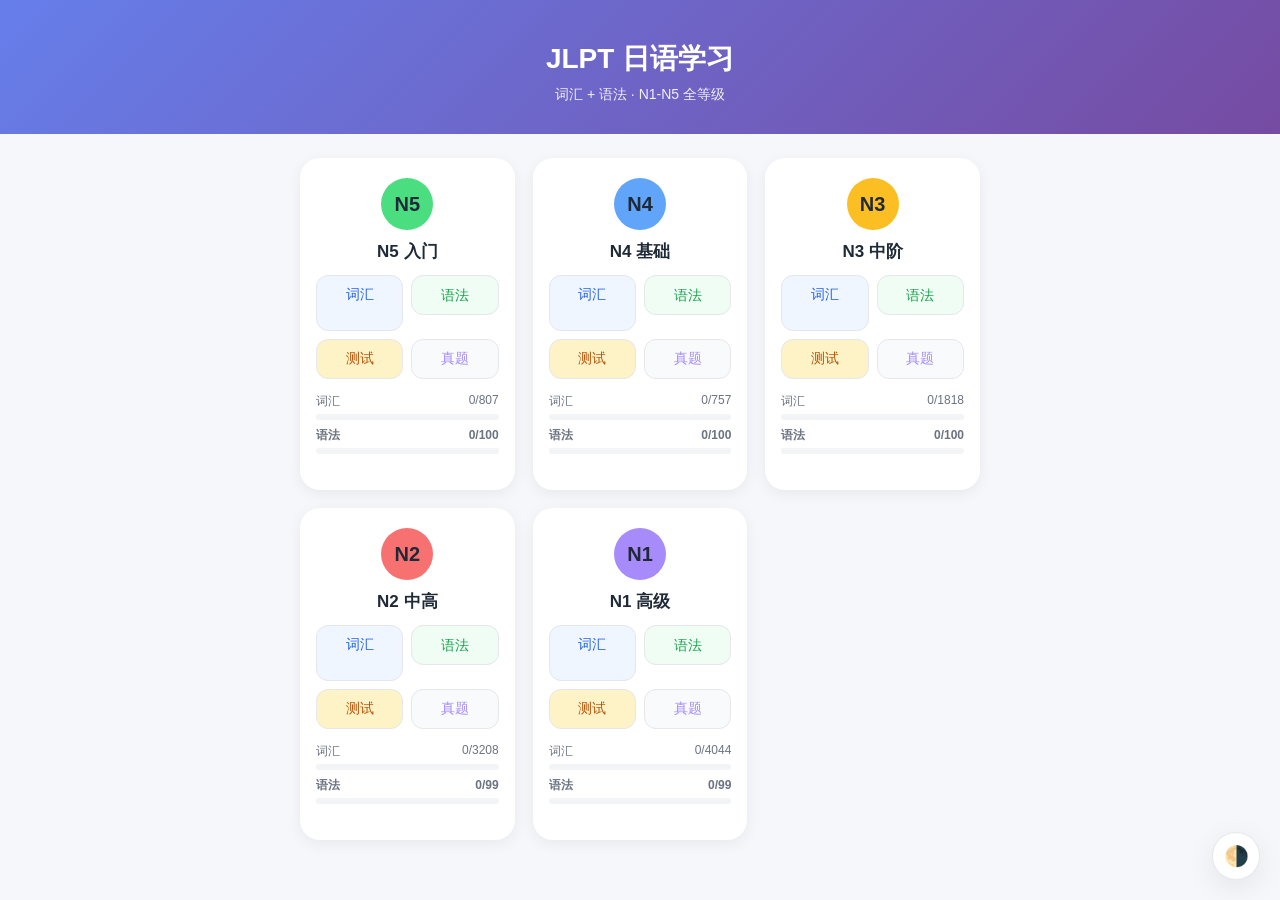
==== commit c5260002: "feat: theme icons sun/moon/auto, 3-column level layout, progress bars" ====
--- a/index.html
+++ b/index.html
@@ -3,7 +3,19 @@
 <head>
     <meta charset="UTF-8">
     <meta name="viewport" content="width=device-width, initial-scale=1.0, maximum-scale=1.0, user-scalable=no">
+    <meta name="description" content="JLPT 日语学习应用，支持 N1-N5 词汇、语法学习与真题测试">
+    <meta name="theme-color" content="#667eea" media="(prefers-color-scheme: light)">
+    <meta name="theme-color" content="#0b1120" media="(prefers-color-scheme: dark)">
+    <meta name="apple-mobile-web-app-capable" content="yes">
+    <meta name="apple-mobile-web-app-status-bar-style" content="default">
+    <meta name="apple-mobile-web-app-title" content="JLPT学习">
+    <meta property="og:title" content="JLPT 日语学习">
+    <meta property="og:description" content="词汇 + 语法 · N1-N5 全等级">
+    <meta property="og:type" content="website">
     <title>JLPT 日语学习</title>
+    <link rel="manifest" href="site.webmanifest">
+    <link rel="apple-touch-icon" href="icons/icon-192x192.png">
+    <link rel="icon" type="image/png" href="icons/icon-96x96.png">
     <link rel="stylesheet" href="css/common.css">
     <style>
         .header { padding: 40px 20px 30px; }
@@ -32,6 +44,22 @@
             return known.length;
         }
 
+        function progressBarHTML(done, total, label, kind) {
+            const pct = total > 0 ? Math.round((done / total) * 100) : 0;
+            const safePct = Math.min(100, Math.max(0, pct));
+            return `
+                <div class="progress-item ${kind}">
+                    <div class="progress-label">
+                        <span>${label}</span>
+                        <span>${done}/${total}</span>
+                    </div>
+                    <div class="progress-bar" aria-label="${label} 学习进度 ${safePct}%">
+                        <div class="fill" style="width: ${safePct}%;"></div>
+                    </div>
+                </div>
+            `;
+        }
+
         async function render() {
             const summary = await fetch('content/summary.json').then(r => r.json());
             const container = document.getElementById('levels');
@@ -51,8 +79,8 @@
                             <a href="exam.html" class="mode-btn exam">真题</a>
                         </div>
                         <div class="progress-row">
-                            <span>词 ${wordsDone}/${wordsTotal}</span>
-                            <span>法 ${grammarDone}/${grammarTotal}</span>
+                            ${progressBarHTML(wordsDone, wordsTotal, '词汇', 'words')}
+                            ${progressBarHTML(grammarDone, grammarTotal, '语法', 'grammar')}
                         </div>
                     </div>
                 `;
--- a/css/common.css
+++ b/css/common.css
@@ -1321,8 +1321,16 @@
   grid-template-columns: repeat(2, 1fr);
   gap: 15px;
   padding: 20px;
-  max-width: 600px;
+  max-width: 720px;
   margin: 0 auto;
+}
+
+@media (min-width: 720px) {
+  .levels {
+    grid-template-columns: repeat(3, 1fr);
+    gap: 18px;
+    padding: 24px 20px;
+  }
 }
 
 .level-card {
@@ -1332,7 +1340,15 @@
   text-align: center;
   box-shadow: var(--shadow);
   color: inherit;
-  transition: background-color 0.25s, box-shadow 0.25s;
+  transition: transform 0.2s, background-color 0.25s, box-shadow 0.25s;
+  display: flex;
+  flex-direction: column;
+  align-items: center;
+}
+
+.level-card:hover {
+  transform: translateY(-3px);
+  box-shadow: var(--shadow-lg);
 }
 
 .level-card h3 {
@@ -1410,26 +1426,73 @@
   border-color: var(--border);
 }
 
+.mode-btn.exam {
+  background: var(--surface-2);
+  color: var(--accent-5);
+  border-color: var(--border);
+}
+
 .mode-btn.quiz {
   background: var(--warning-soft);
   color: var(--warning-text);
   border-color: var(--border);
 }
 
-.mode-btn.exam {
-  background: var(--surface-2);
-  color: var(--accent-5);
-  border-color: var(--border);
+.mode-btns {
+  display: grid;
+  grid-template-columns: 1fr 1fr;
+  gap: 8px;
+  width: 100%;
 }
 
 .progress-row {
-  margin-top: 12px;
+  margin-top: 14px;
   font-size: 12px;
   color: var(--text-muted);
   display: flex;
-  justify-content: center;
-  gap: 12px;
-  transition: color 0.25s ease;
+  flex-direction: column;
+  align-items: stretch;
+  gap: 8px;
+  width: 100%;
+  transition: color 0.25s ease;
+}
+
+.progress-row .progress-item {
+  display: flex;
+  flex-direction: column;
+  gap: 4px;
+  text-align: left;
+}
+
+.progress-row .progress-label {
+  display: flex;
+  justify-content: space-between;
+  font-size: 12px;
+  color: var(--text-secondary);
+}
+
+.progress-bar {
+  height: 6px;
+  background: var(--surface-3);
+  border-radius: 3px;
+  overflow: hidden;
+  position: relative;
+}
+
+.progress-bar .fill {
+  height: 100%;
+  border-radius: 3px;
+  background: var(--primary);
+  transition: width 0.4s ease;
+  min-width: 0;
+}
+
+.progress-item.words .fill {
+  background: var(--primary);
+}
+
+.progress-item.grammar .fill {
+  background: var(--info);
 }
 
 /* Quick test buttons */
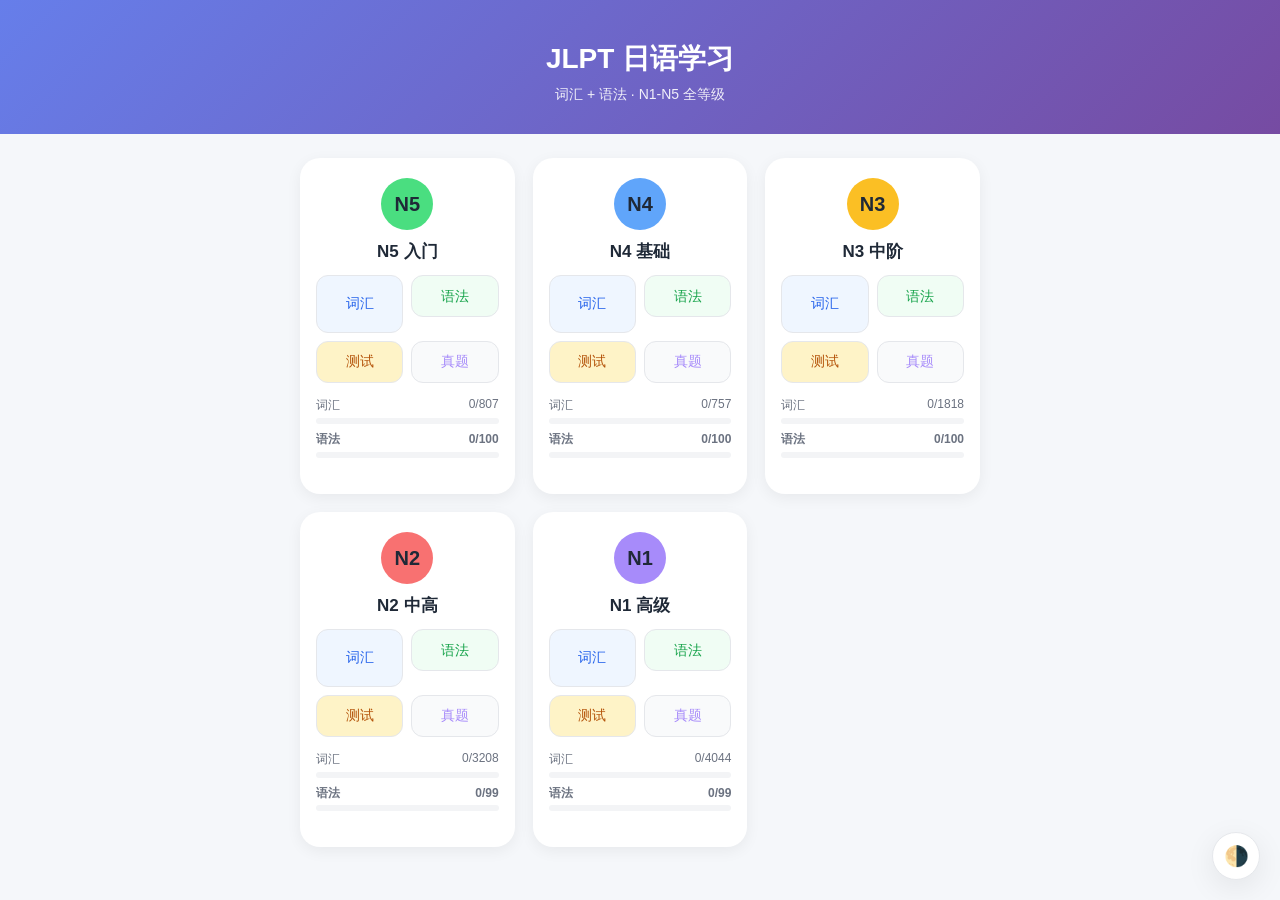
==== commit c4c3b813: "fix(cache): bump PWA cache and add CSS version to bust old cached styles" ====
--- a/index.html
+++ b/index.html
@@ -16,7 +16,7 @@
     <link rel="manifest" href="site.webmanifest">
     <link rel="apple-touch-icon" href="icons/icon-192x192.png">
     <link rel="icon" type="image/png" href="icons/icon-96x96.png">
-    <link rel="stylesheet" href="css/common.css">
+    <link rel="stylesheet" href="css/common.css?v=2">
     <style>
         .header { padding: 40px 20px 30px; }
     </style>
--- a/css/common.css
+++ b/css/common.css
@@ -1398,7 +1398,10 @@
 }
 
 .mode-btn {
-  display: block;
+  display: flex;
+  align-items: center;
+  justify-content: center;
+  min-height: 42px;
   text-decoration: none;
   border-radius: 12px;
   padding: 10px 4px;
@@ -1408,6 +1411,7 @@
   color: var(--text-secondary);
   border: 1px solid var(--border);
   transition: all 0.15s, background-color 0.25s, color 0.25s, border-color 0.25s;
+  text-align: center;
 }
 
 .mode-btn:active {
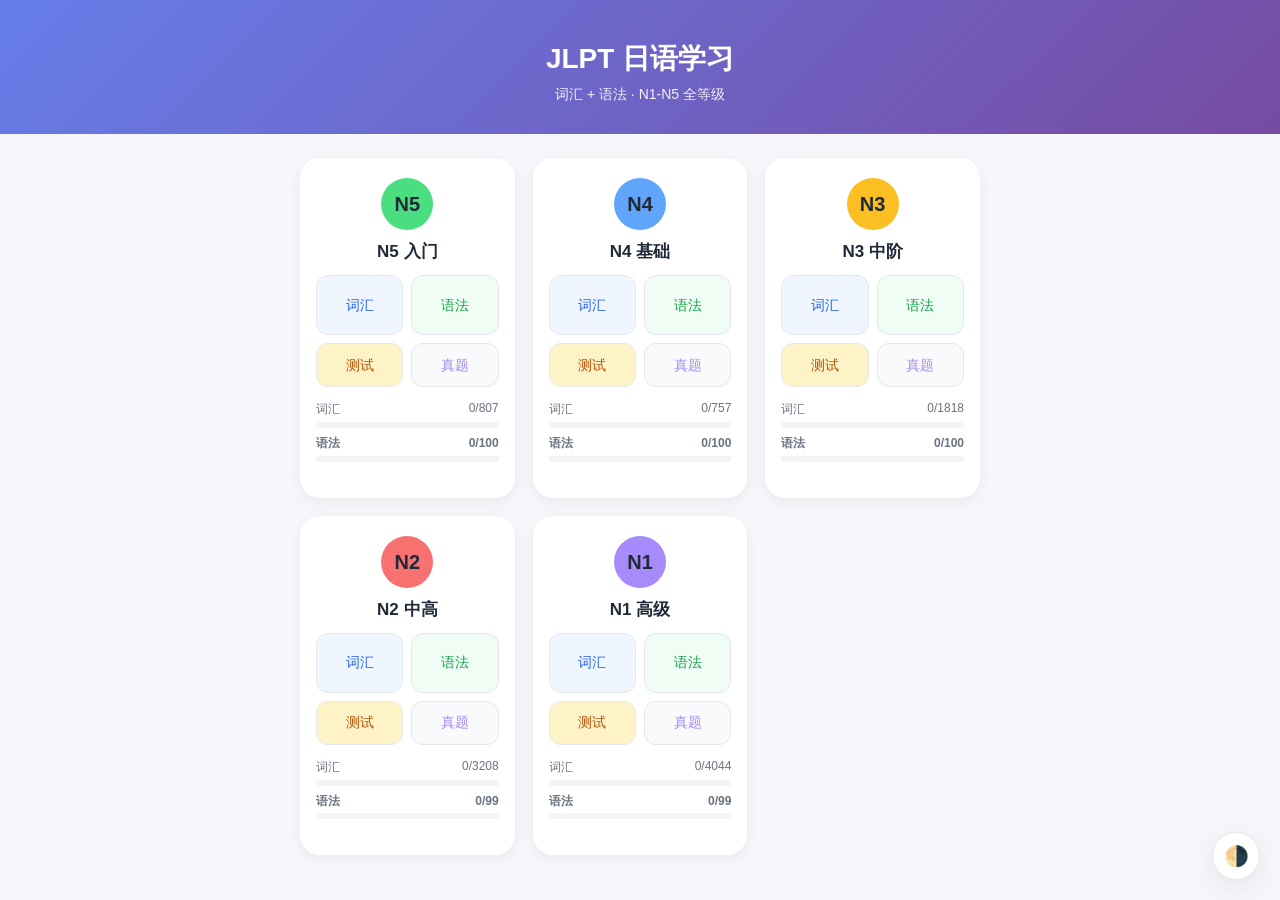
==== commit 27c7e3eb: "fix(css): equalize mode buttons via grid stretch + height:100%; bump cache v3" ====
--- a/index.html
+++ b/index.html
@@ -16,7 +16,7 @@
     <link rel="manifest" href="site.webmanifest">
     <link rel="apple-touch-icon" href="icons/icon-192x192.png">
     <link rel="icon" type="image/png" href="icons/icon-96x96.png">
-    <link rel="stylesheet" href="css/common.css?v=2">
+    <link rel="stylesheet" href="css/common.css?v=3">
     <style>
         .header { padding: 40px 20px 30px; }
     </style>
--- a/css/common.css
+++ b/css/common.css
@@ -1395,13 +1395,16 @@
   display: grid;
   grid-template-columns: 1fr 1fr;
   gap: 8px;
+  align-items: stretch;
 }
 
 .mode-btn {
   display: flex;
   align-items: center;
   justify-content: center;
-  min-height: 42px;
+  min-height: 44px;
+  height: 100%;
+  line-height: 1.2;
   text-decoration: none;
   border-radius: 12px;
   padding: 10px 4px;
